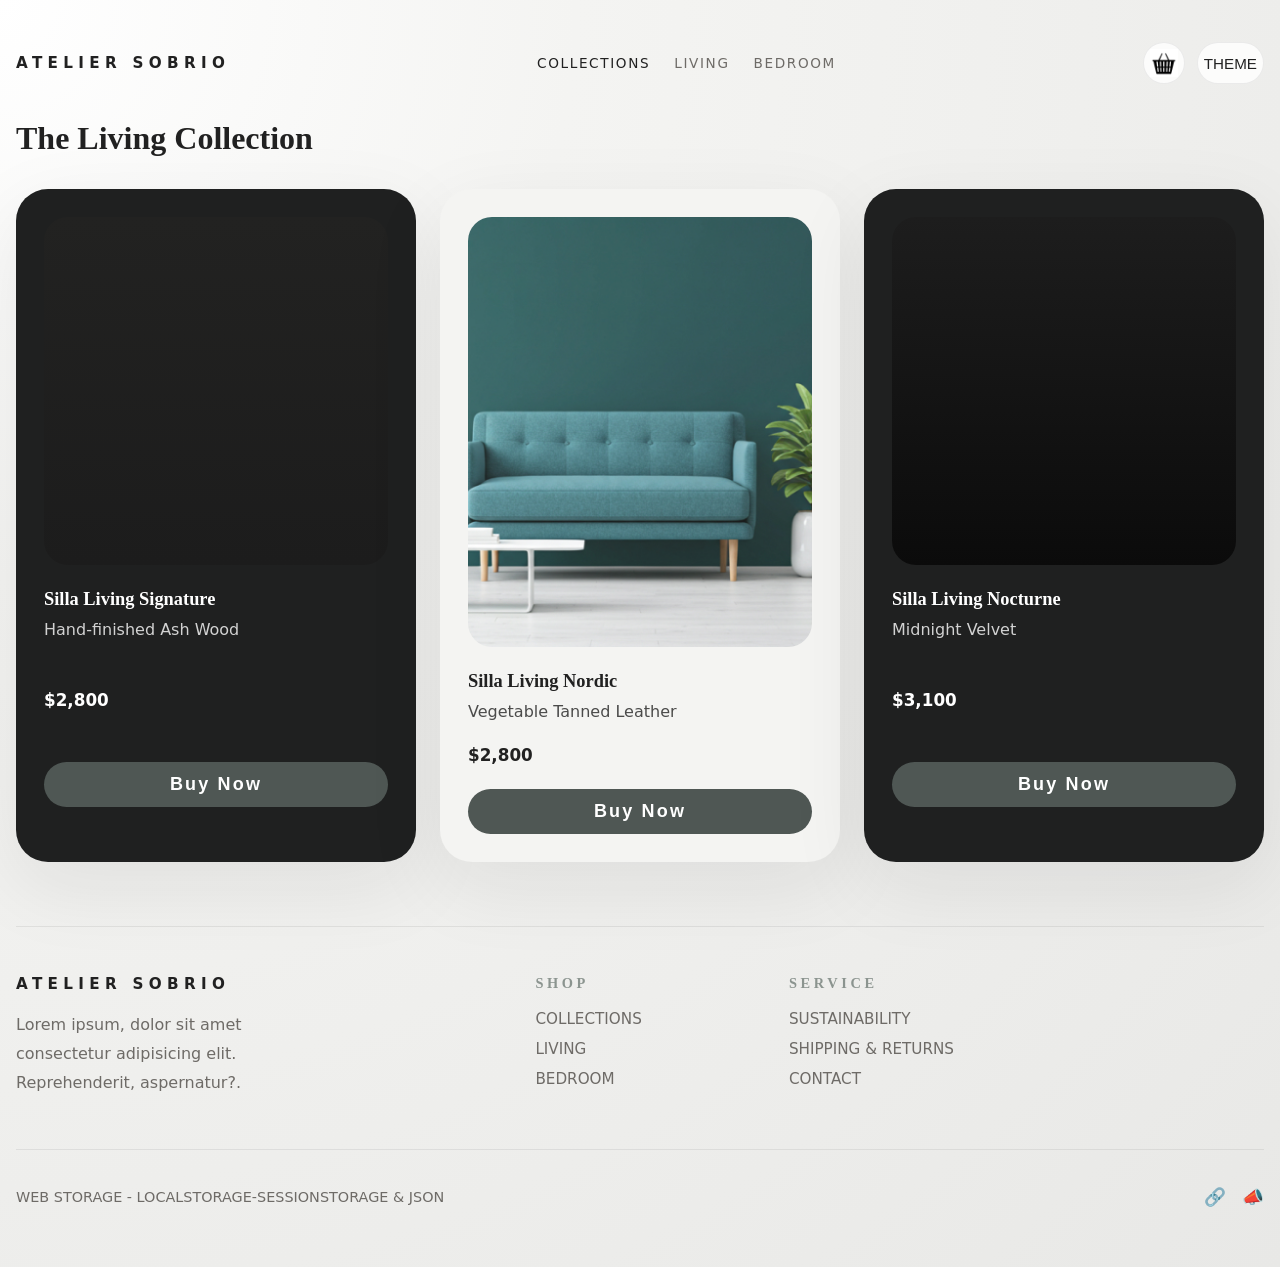
==== clase-7/index.html @ ffa5ce1d "clase 7" ====
<!DOCTYPE html>
<html lang="en">
<head>
  <meta charset="UTF-8" />
  <meta name="viewport" content="width=device-width, initial-scale=1.0" />
  <title>Web Storage</title>
  <link rel="stylesheet" href="styles.css" />
</head>
<body>
  <div class="page-shell">
    <header class="site-header">
      <div class="brand">ATELIER SOBRIO</div>
      <nav class="main-nav" aria-label="Primary navigation">
        <a href="#collections" class="nav-link active">COLLECTIONS</a>
        <a href="#living" class="nav-link">LIVING</a>
        <a href="#bedroom" class="nav-link">BEDROOM</a>
      </nav>
      <div class="header-actions">
        <button class="icon-button" aria-label="Cart">
          <img src="./images/canasto.png" alt="">
        </button>
        <button class="icon-button icon-button-theme" aria-label="Account">THEME</button>
      </div>
    </header>

    <main>

      <section class="collection-intro">
        <h2>The Living Collection</h2>

      </section>

      <section class="product-grid">
        <article class="product-card product-card--dark">
          <div class="product-visual visual-signature">
            <img src="https://images.unsplash.com/photo-1505693416388-ac5ce068fe85?auto=format&fit=crop&w=1200&q=80" alt="">
          </div>
          <div class="product-info">
            <h3>Silla Living Signature</h3>
            <p>Hand-finished Ash Wood</p>
          </div>
          <div class="product-price">$2,800</div>
          <button class="hero-button ">Buy Now</button>
        </article>

        <article class="product-card product-card--light">
          <img src="./images/Silla Living Nordic.jpg" class="product-visual visual-nordic"/>
          <div class="product-info">
            <h3>Silla Living Nordic</h3>
            <p>Vegetable Tanned Leather</p>
          </div>
          <div class="product-price">$2,800</div>
          <button class="hero-button ">Buy Now</button>
        </article>

        <article class="product-card product-card--dark">
          <div class="product-visual visual-nocturne">
            <img src="https://images.unsplash.com/photo-1524758631624-e2822e304c36?auto=format&fit=crop&w=1200&q=80" alt="">
          </div>
          <div class="product-info">
            <h3>Silla Living Nocturne</h3>
            <p>Midnight Velvet</p>
          </div>
          <div class="product-price">$3,100</div>
          <button class="hero-button ">Buy Now</button>
        </article>
      </section>


    </main>

    <footer class="site-footer">
      <div class="footer-top">
        <div class="footer-brand">
          <div class="brand">ATELIER SOBRIO</div>
          <p>Lorem ipsum, dolor sit amet consectetur adipisicing elit. Reprehenderit, aspernatur?.</p>
        </div>
        <div>
          <h4>SHOP</h4>
          <a href="#collections">COLLECTIONS</a>
          <a href="#living">LIVING</a>
          <a href="#bedroom">BEDROOM</a>
        </div>
        <div>
          <h4>SERVICE</h4>
          <a href="#sustainability">SUSTAINABILITY</a>
          <a href="#shipping">SHIPPING & RETURNS</a>
          <a href="#contact">CONTACT</a>
        </div>
 
      </div>
      <div class="footer-bottom">
        <p>WEB STORAGE - LOCALSTORAGE-SESSIONSTORAGE & JSON</p>
        <div class="social-links">
          <a href="#">&#x1F517;</a>
          <a href="#">&#x1F4E3;</a>
        </div>
      </div>
    </footer>
  </div>
</body>
</html>
---- clase-7/styles.css ----
:root {
  color-scheme: light;
  --bg: #f4f4f2;
  --surface: #ffffff;
  --surface-soft: #f7f7f6;
  --text: #212121;
  --text-muted: #6e6b67;
  --accent: #4f5754;
  --accent-soft: #8b948f;
  --border: rgba(33, 33, 33, 0.08);
  --shadow: 0 24px 80px rgba(23, 22, 21, 0.08);
  --radius: 28px;
}

* {
  box-sizing: border-box;
}

html {
  scroll-behavior: smooth;
}

body {
  margin: 0;
  min-height: 100vh;
  font-family: Inter, system-ui, -apple-system, BlinkMacSystemFont, sans-serif;
  color: var(--text);
  background: radial-gradient(circle at top left, #ffffff 0%, #f4f4f2 32%, #e8e8e6 100%);
}

img {
  max-width: 100%;
  display: block;
}

a {
  color: inherit;
  text-decoration: none;
}

.page-shell {
  width: min(1260px, calc(100% - 32px));
  margin: 0 auto;
  padding: 32px 0 48px;
}

.site-header {
  display: flex;
  justify-content: space-between;
  align-items: center;
  gap: 32px;
  padding: 10px 0 36px;
}

.brand {
  font-size: 0.95rem;
  letter-spacing: 0.35em;
  text-transform: uppercase;
  font-weight: 700;
}

.main-nav {
  display: flex;
  flex-wrap: wrap;
  gap: 24px;
  align-items: center;
  justify-content: center;
  font-size: 0.85rem;
  letter-spacing: 0.12em;
}

.nav-link {
  color: var(--text-muted);
}

.nav-link.active,
.nav-link:hover {
  color: var(--text);
}

.header-actions {
  display: flex;
  gap: 12px;
}

.icon-button {
  border: 1px solid var(--border);
  background: rgba(255, 255, 255, 0.8);
  width: 42px;
  height: 42px;
  border-radius: 50%;
  color: var(--text);
  font-size: 0.95rem;
  cursor: pointer;
}
.icon-button-theme{
  width:fit-content;
  padding: 10;
  height: auto;
  border-radius: 30px;
}

.eyebrow {
  display: inline-block;
  font-size: 0.75rem;
  letter-spacing: 0.35em;
  text-transform: uppercase;
  color: var(--accent-soft);
  margin-bottom: 18px;
}

h1,
h2,
h3,
footer h4 {
  margin: 0;
  font-family: "Cormorant Garamond", Georgia, serif;
}

h1 {
  font-size: clamp(3rem, 4.5vw, 5.2rem);
  line-height: 0.95;
  letter-spacing: -0.06em;
}

h1 span {
  color: var(--accent-soft);
  font-style: italic;
}

.hero-copy p {
  max-width: 36rem;
  margin: 28px 0 0;
  color: var(--text-muted);
  line-height: 1.9;
  font-size: 1rem;
}

.hero-button {
  display: block;
  height: 45px;
  background: var(--accent);
  color: white;
  border-radius: 30px;
  font-weight: 600;
  letter-spacing: 0.12em;
  font-size: 18px;
  border:none;
  cursor: pointer;
}
.hero-button:hover{
  background-color:var(  --accent-soft) ;
}


.collection-intro {
  display: flex;
  align-items: flex-end;
  justify-content: space-between;
  gap: 24px;
  margin-bottom: 32px;
}

.collection-intro h2 {
  font-size: clamp(2rem, 2.4vw, 3rem);
}

.collection-meta {
  color: var(--accent-soft);
  letter-spacing: 0.35em;
  font-size: 0.85rem;
  text-transform: uppercase;
}

.product-grid {
  display: grid;
  grid-template-columns: repeat(3, minmax(0, 1fr));
  gap: 24px;
  margin-bottom: 64px;
}

.product-card {
  display: grid;
  gap: 24px;
  padding: 28px;
  border-radius: 32px;
  background: var(--surface);
  box-shadow: var(--shadow);
}

.product-card--dark {
  background: #1f2020;
  color: white;
}

.product-card--light {
  background: #f4f4f2;
}

.product-visual {
  min-height: 320px;
  border-radius: 24px;
  display: grid;
  place-items: center;
  color: inherit;
  font-size: 1.1rem;
  letter-spacing: 0.2em;
  text-transform: uppercase;
}

.visual-signature {
  background: linear-gradient(180deg, #222221 0%, #1c1c1c 100%);
}

.visual-nordic {
  background: #2f6f70;
}

.visual-nordic::after {
  content: "";
  width: 85%;
  height: 60%;
  background: rgba(255, 255, 255, 0.12);
  border-radius: 16px;
}

.visual-nocturne {
  background: linear-gradient(180deg, #1d1d1d 0%, #0b0b0b 100%);
}

.product-info h3 {
  font-size: 1.15rem;
  margin-bottom: 10px;
}

.product-info p {
  margin: 0;
  color: inherit;
  opacity: 0.8;
}

.product-price {
  font-weight: 700;
  font-size: 1.05rem;
}

.studio-section {
  display: grid;
  grid-template-columns: 1fr 1fr;
  gap: 32px;
  align-items: center;
  margin-bottom: 60px;
}

.studio-visual {
  min-height: 440px;
  border-radius: 32px;
  background-image: url('https://images.unsplash.com/photo-1524758631624-e2822e304c36?auto=format&fit=crop&w=1200&q=80');
  background-size: cover;
  background-position: center;
  position: relative;
}

.studio-visual::before {
  content: "";
  position: absolute;
  inset: 0;
  background: linear-gradient(180deg, rgba(0,0,0,0.06), rgba(0,0,0,0.2));
}

.studio-copy {
  max-width: 520px;
}

.studio-copy p {
  margin: 24px 0 0;
  color: var(--text-muted);
  line-height: 1.9;
  font-size: 1rem;
}

.studio-details {
  display: flex;
  align-items: center;
  gap: 26px;
  margin-top: 32px;
}

.studio-price {
  font-size: 1.8rem;
  font-weight: 700;
}

.studio-link {
  color: var(--accent);
  font-size: 0.9rem;
  letter-spacing: 0.2em;
  text-transform: uppercase;
}

.feature-grid {
  display: grid;
  grid-template-columns: 1.5fr 1fr;
  gap: 24px;
  margin-bottom: 64px;
}

.feature-card {
  border-radius: 28px;
  overflow: hidden;
  background: var(--surface);
  box-shadow: var(--shadow);
  padding: 28px;
}

.feature-card--large {
  display: grid;
  grid-template-rows: 1fr auto;
  min-height: 420px;
}

.feature-visual {
  min-height: 320px;
  border-radius: 24px;
  background: linear-gradient(180deg, #0f1621 0%, #15181c 100%);
  display: grid;
  place-items: center;
  color: #a9a9a5;
  font-size: 1.2rem;
  letter-spacing: 0.25em;
  text-transform: uppercase;
}

.feature-card--quote blockquote {
  margin: 0;
  font-size: 1rem;
  line-height: 1.9;
  color: var(--text);
  font-style: italic;
}

.feature-card--quote {
  display: grid;
  gap: 18px;
}

.feature-card--quote .eyebrow {
  margin-bottom: 14px;
}

.feature-card--mini {
  display: grid;
  gap: 20px;
  grid-template-columns: 1fr 1fr;
}

.mini-box {
  background: #575859;
  color: white;
  min-height: 160px;
  border-radius: 24px;
  display: grid;
  place-items: center;
  text-transform: uppercase;
  letter-spacing: 0.22em;
  font-size: 0.95rem;
}

.mini-box--light {
  background: #e9eceb;
  color: var(--accent);
}

.site-footer {
  margin-top: 16px;
}

.footer-top {
  display: grid;
  grid-template-columns: 2.2fr 1fr 1fr 1fr;
  gap: 32px;
  padding: 48px 0 36px;
  border-top: 1px solid var(--border);
}

.footer-brand p {
  max-width: 300px;
  color: var(--text-muted);
  line-height: 1.8;
  margin-top: 18px;
}

.footer-top h4 {
  margin-bottom: 18px;
  font-size: 0.9rem;
  letter-spacing: 0.25em;
  text-transform: uppercase;
  color: var(--accent-soft);
}

.footer-top a {
  display: block;
  margin-bottom: 12px;
  color: var(--text-muted);
  font-size: 0.95rem;
}

.footer-top a:hover {
  color: var(--text);
}

.footer-bottom {
  display: flex;
  justify-content: space-between;
  align-items: center;
  gap: 16px;
  padding-top: 24px;
  border-top: 1px solid var(--border);
  color: var(--text-muted);
  font-size: 0.9rem;
}

.social-links {
  display: flex;
  gap: 16px;
}

.social-links a {
  color: var(--text-muted);
  font-size: 1.1rem;
}

@media (max-width: 1080px) {

  .product-grid {
    grid-template-columns: 1fr 1fr;
  }

  .feature-grid {
    grid-template-columns: 1fr;
  }
}

@media (max-width: 820px) {
  .page-shell {
    width: min(100%, calc(100% - 24px));
  }

  .site-header {
    flex-direction: column;
    align-items: flex-start;
  }

  .main-nav {
    gap: 16px;
    font-size: 0.8rem;
  }

  .header-actions {
    width: 100%;
    justify-content: flex-start;
  }

  .product-grid {
    grid-template-columns: 1fr;
  }

  .footer-top {
    grid-template-columns: 1fr;
  }

  .footer-bottom {
    flex-direction: column;
    align-items: flex-start;
  }
}
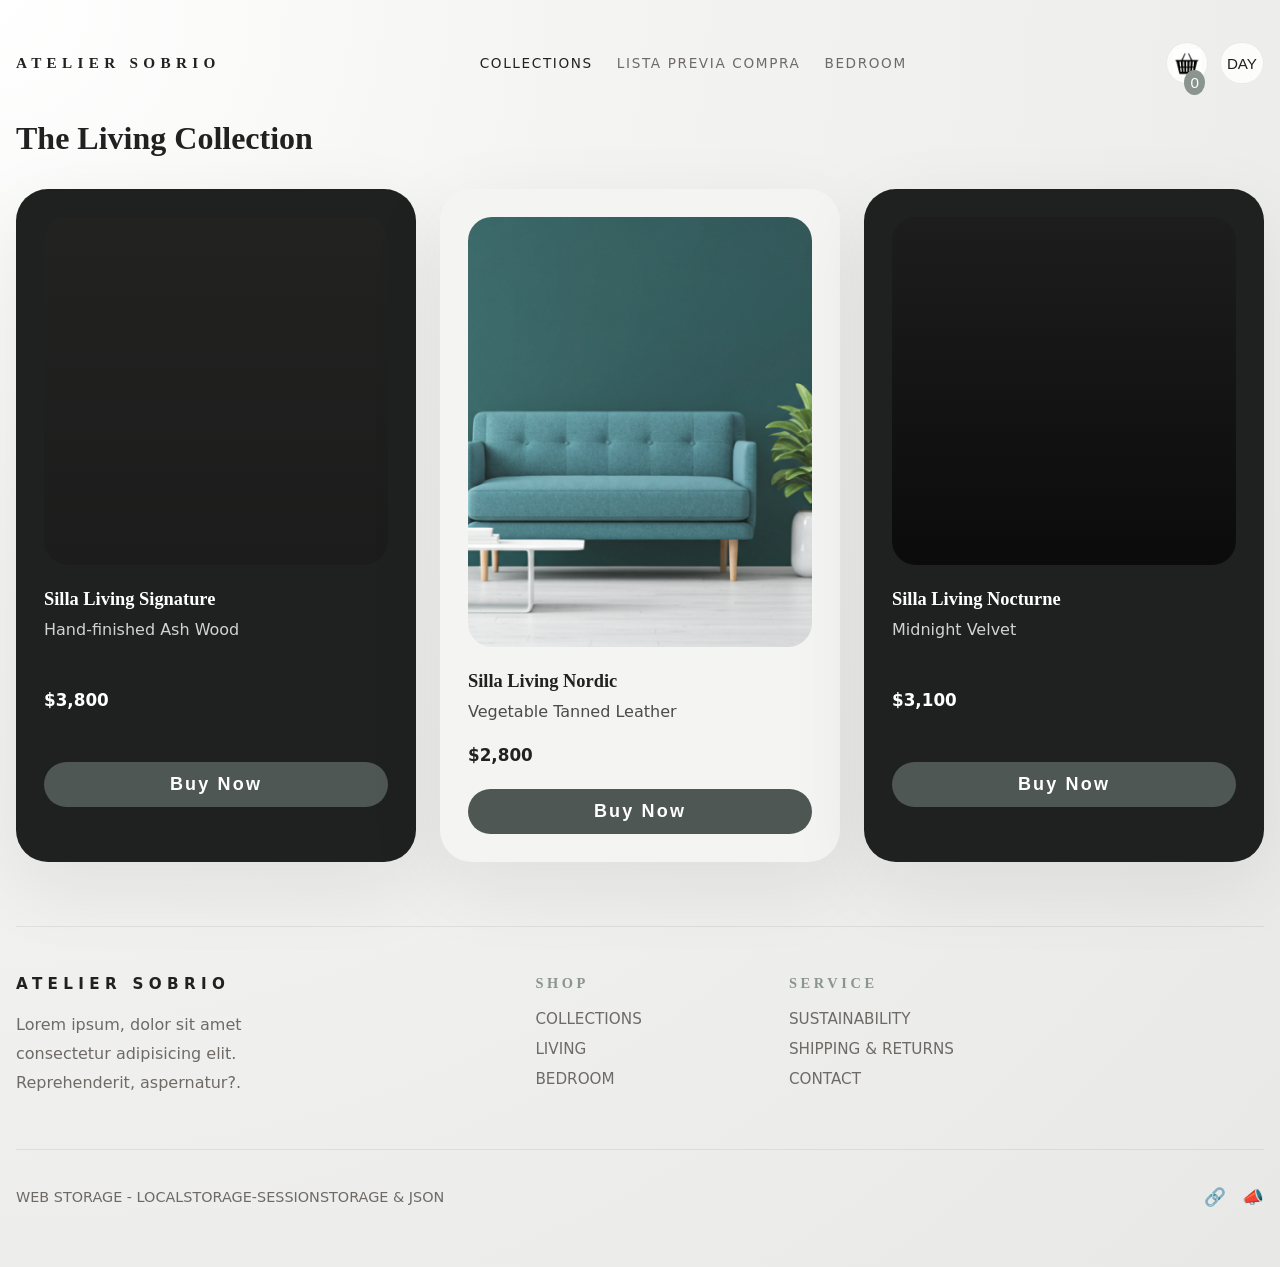
==== commit af6aefc6: "clase 7" ====
--- a/clase-7/index.html
+++ b/clase-7/index.html
@@ -6,20 +6,21 @@
   <title>Web Storage</title>
   <link rel="stylesheet" href="styles.css" />
 </head>
-<body>
+<body onload="themeRender()">
   <div class="page-shell">
     <header class="site-header">
-      <div class="brand">ATELIER SOBRIO</div>
+      <h1 class="brand">ATELIER SOBRIO</h1>
       <nav class="main-nav" aria-label="Primary navigation">
         <a href="#collections" class="nav-link active">COLLECTIONS</a>
-        <a href="#living" class="nav-link">LIVING</a>
+        <a href="./hoja2.html" class="nav-link">LISTA PREVIA COMPRA</a>
         <a href="#bedroom" class="nav-link">BEDROOM</a>
       </nav>
       <div class="header-actions">
         <button class="icon-button" aria-label="Cart">
           <img src="./images/canasto.png" alt="">
+          <p id="count">0</p>
         </button>
-        <button class="icon-button icon-button-theme" aria-label="Account">THEME</button>
+        <button id="botonTheme" onclick="theme(this)" class="icon-button icon-button-theme" aria-label="Account">DAY</button>
       </div>
     </header>
 
@@ -39,8 +40,8 @@
             <h3>Silla Living Signature</h3>
             <p>Hand-finished Ash Wood</p>
           </div>
-          <div class="product-price">$2,800</div>
-          <button class="hero-button ">Buy Now</button>
+          <div class="product-price">$3,800</div>
+          <button id="signature" onclick="addProd(this)" class="hero-button ">Buy Now</button>
         </article>
 
         <article class="product-card product-card--light">
@@ -50,7 +51,7 @@
             <p>Vegetable Tanned Leather</p>
           </div>
           <div class="product-price">$2,800</div>
-          <button class="hero-button ">Buy Now</button>
+          <button id="nordic" onclick="addProd(this)" class="hero-button ">Buy Now</button>
         </article>
 
         <article class="product-card product-card--dark">
@@ -62,7 +63,7 @@
             <p>Midnight Velvet</p>
           </div>
           <div class="product-price">$3,100</div>
-          <button class="hero-button ">Buy Now</button>
+          <button id="nocturne" onclick="addProd(this)" class="hero-button ">Buy Now</button>
         </article>
       </section>
 
@@ -98,5 +99,6 @@
       </div>
     </footer>
   </div>
+  <script src="./script.js"></script>
 </body>
 </html>
--- a/clase-7/styles.css
+++ b/clase-7/styles.css
@@ -1,5 +1,4 @@
 :root {
-  color-scheme: light;
   --bg: #f4f4f2;
   --surface: #ffffff;
   --surface-soft: #f7f7f6;
@@ -28,6 +27,10 @@
   background: radial-gradient(circle at top left, #ffffff 0%, #f4f4f2 32%, #e8e8e6 100%);
 }
 
+.night{
+  background:#3b3a3a;;
+  color: #ffffff;
+}
 img {
   max-width: 100%;
   display: block;
@@ -84,6 +87,7 @@
 }
 
 .icon-button {
+  position: relative;
   border: 1px solid var(--border);
   background: rgba(255, 255, 255, 0.8);
   width: 42px;
@@ -99,7 +103,15 @@
   height: auto;
   border-radius: 30px;
 }
-
+#count{
+  position: absolute;
+  top: 12px;
+  right: 2px;
+  color:white;
+  background-color: var(--accent-soft);
+  padding: 4px 6px;
+  border-radius: 50%;
+}
 .eyebrow {
   display: inline-block;
   font-size: 0.75rem;
